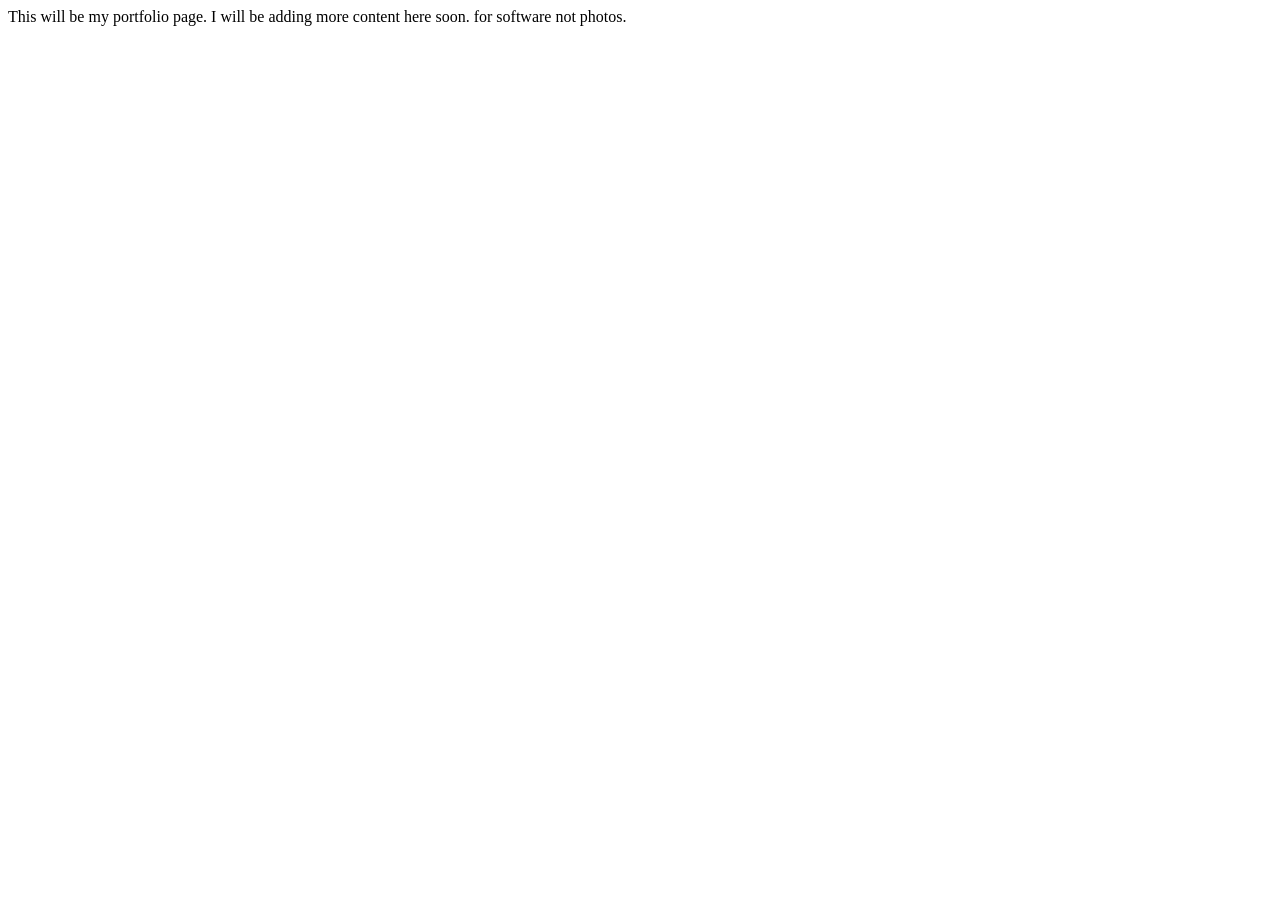
==== code/index.html @ ff028ea4 "Create index.html for portfolio Added basic HTML structure for portfolio page." ====
<!DOCTYPE html>
<html lang="en">
<head> 
  <title> Mira's portfolio </title>
    <meta charset="UTF-8">
    <meta name="viewport" content="width=device-width, initial-scale=1.0">
    <title>portfolio</title>
</head>
<body>
This will be my portfolio page. I will be adding more content here soon. for software not photos.
</body>
</html>
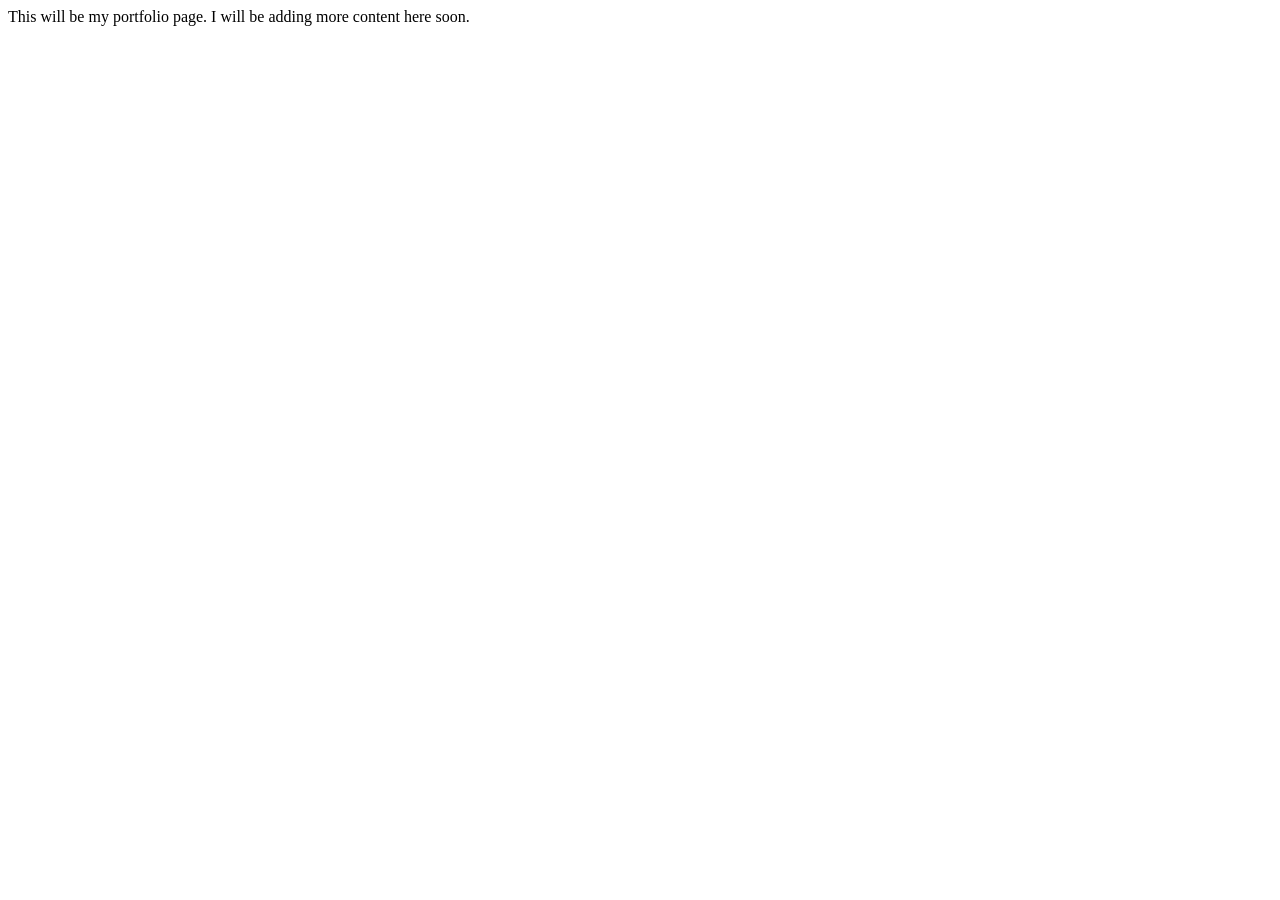
==== commit f1cac057: "Update portfolio page content" ====
--- a/code/index.html
+++ b/code/index.html
@@ -1,12 +1,12 @@
 <!DOCTYPE html>
 <html lang="en">
-<head> 
-  <title> Mira's portfolio </title>
+<head>
+    <title> Mira's portfolio</title>
     <meta charset="UTF-8">
     <meta name="viewport" content="width=device-width, initial-scale=1.0">
     <title>portfolio</title>
 </head>
 <body>
-This will be my portfolio page. I will be adding more content here soon. for software not photos.
+This will be my portfolio page. I will be adding more content here soon. 
 </body>
 </html>
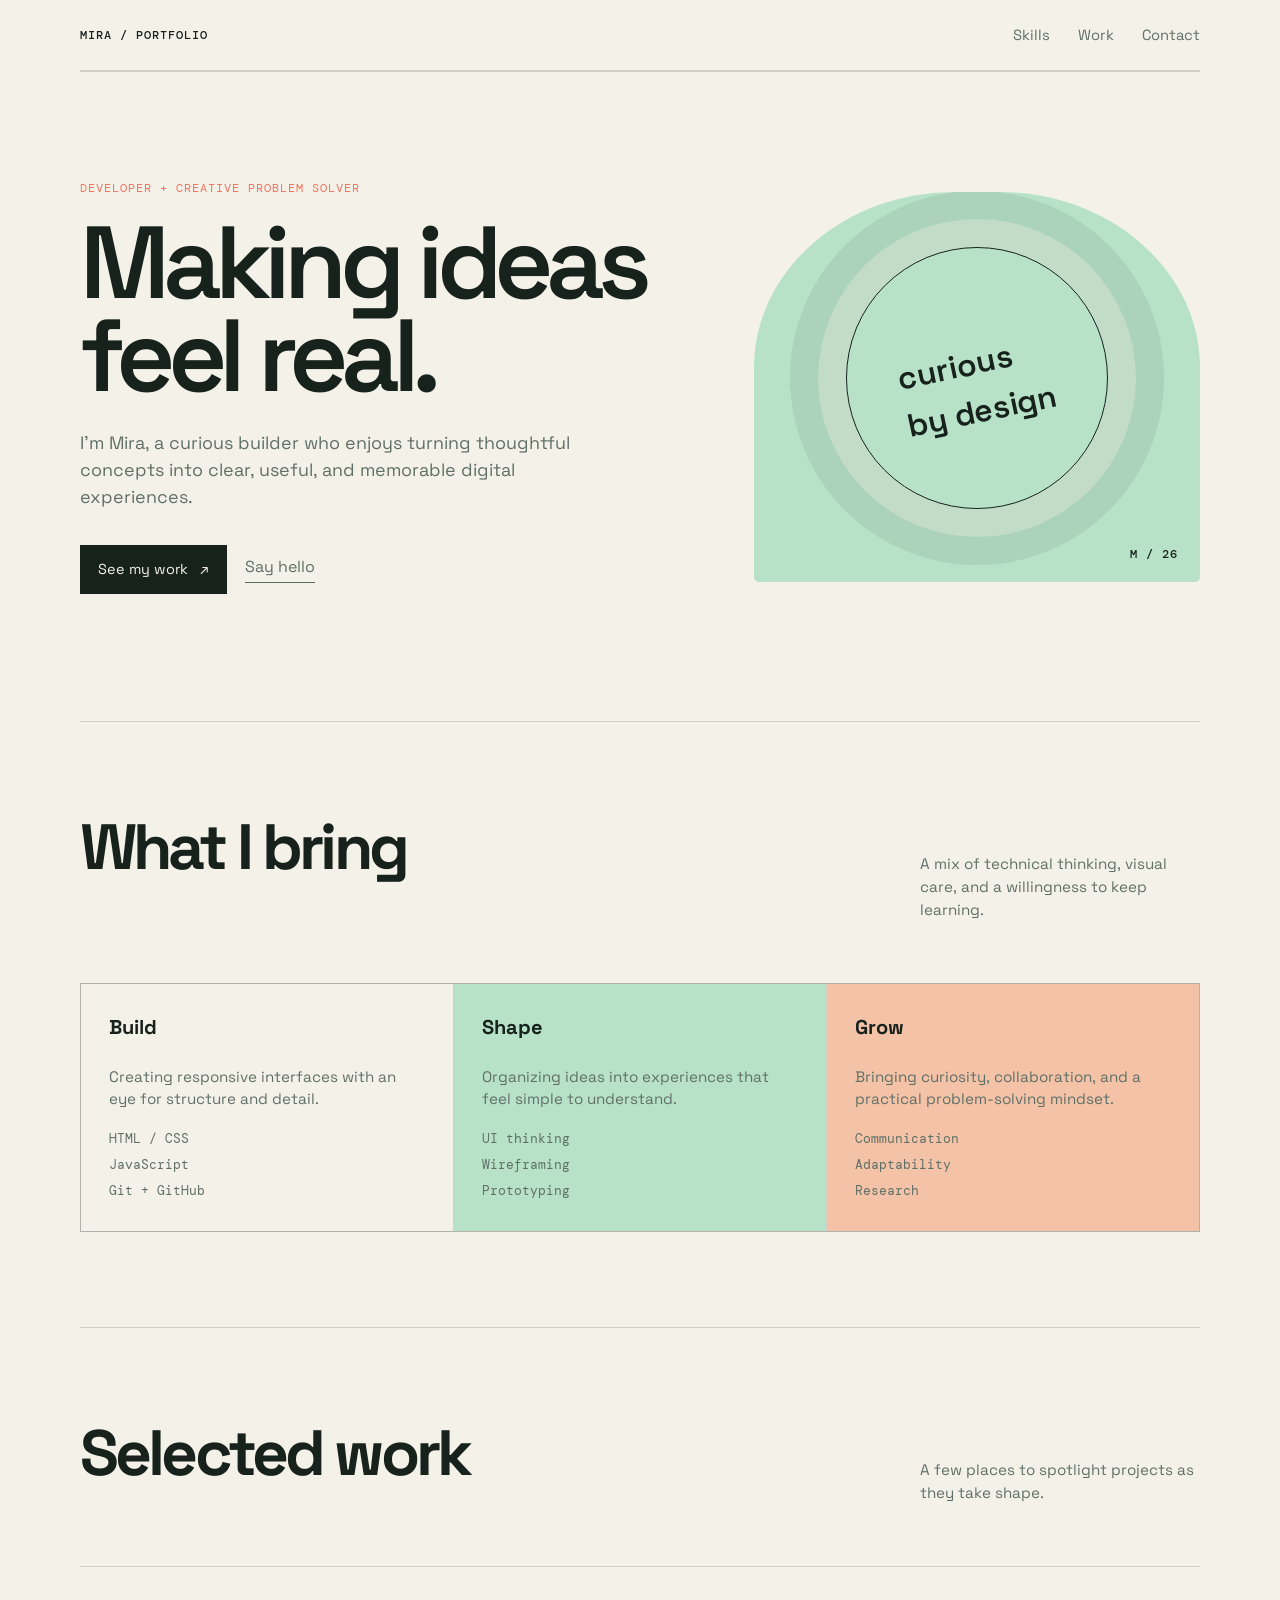
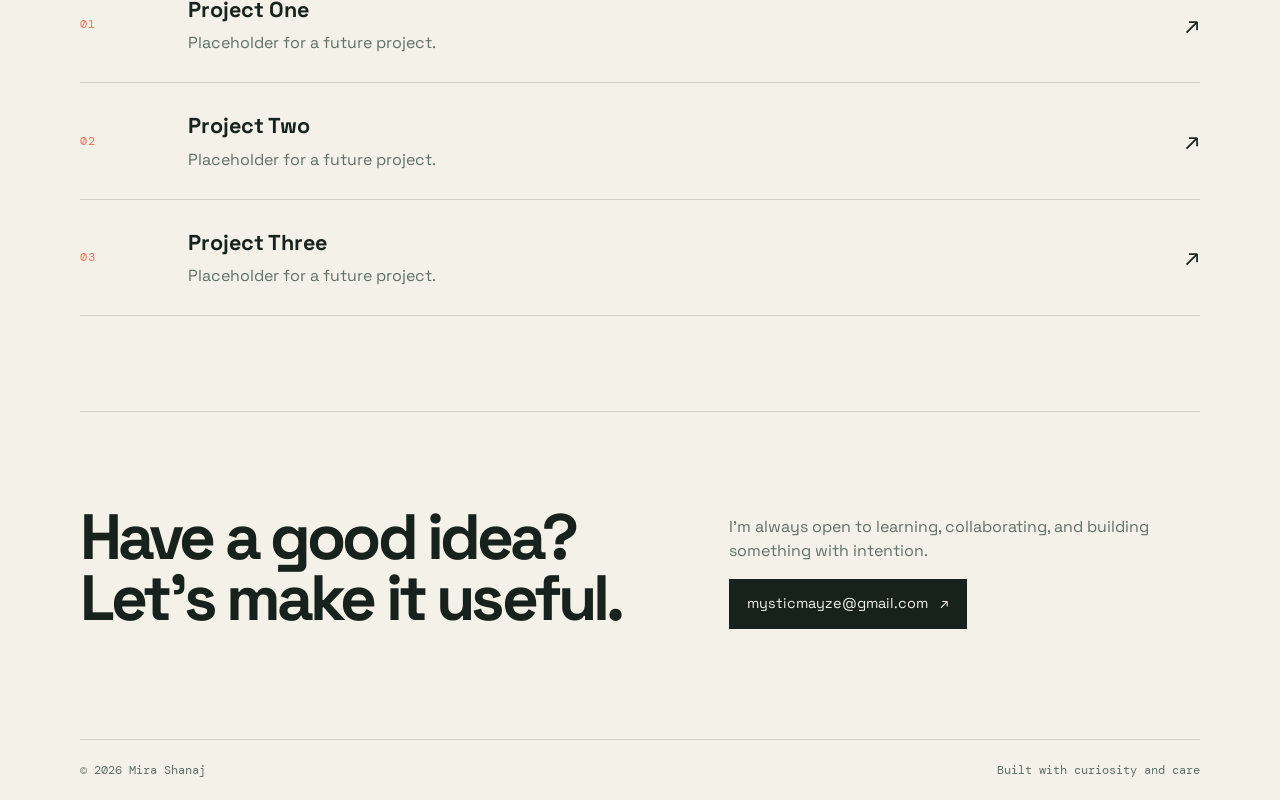
==== commit 3d55db5f: "Update index.html" ====
--- a/code/index.html
+++ b/code/index.html
@@ -1,12 +1,253 @@
 <!DOCTYPE html>
 <html lang="en">
 <head>
-    <title> Mira's portfolio</title>
     <meta charset="UTF-8">
     <meta name="viewport" content="width=device-width, initial-scale=1.0">
-    <title>portfolio</title>
+    <meta name="description" content="Mira Shanaj's portfolio: a curious developer building useful digital experiences.">
+    <title>Mira Shanaj | Developer Portfolio</title>
+    <style>
+        @import url('https://fonts.googleapis.com/css2?family=DM+Mono:wght@400;500&family=Space+Grotesk:wght@400;500;600;700&display=swap');
+
+        :root {
+            --ink: #17221d;
+            --muted: #607067;
+            --paper: #f4f1e9;
+            --mint: #b8e2c8;
+            --coral: #ef755f;
+            --line: rgba(23, 34, 29, 0.16);
+        }
+
+        * { box-sizing: border-box; }
+
+        html { scroll-behavior: smooth; }
+
+        body {
+            margin: 0;
+            color: var(--ink);
+            background: var(--paper);
+            font-family: 'Space Grotesk', sans-serif;
+            line-height: 1.5;
+        }
+
+        a { color: inherit; text-decoration: none; }
+
+        .shell { width: min(1120px, calc(100% - 40px)); margin: 0 auto; }
+
+        header {
+            display: flex;
+            align-items: center;
+            justify-content: space-between;
+            padding: 24px 0;
+            border-bottom: 1px solid var(--line);
+        }
+
+        .mark, .eyebrow, .project-number {
+            font-family: 'DM Mono', monospace;
+            font-size: 0.78rem;
+            letter-spacing: 0.08em;
+            text-transform: uppercase;
+        }
+
+        .mark { font-weight: 500; }
+
+        nav { display: flex; gap: 28px; color: var(--muted); font-size: 0.92rem; }
+        nav a:hover { color: var(--coral); }
+
+        .hero {
+            min-height: 650px;
+            display: grid;
+            grid-template-columns: 1.15fr 0.85fr;
+            align-items: center;
+            gap: 70px;
+            padding: 90px 0 110px;
+        }
+
+        .eyebrow { color: var(--coral); margin: 0 0 18px; }
+
+        h1, h2, h3, p { margin-top: 0; }
+
+        h1 {
+            max-width: 700px;
+            margin-bottom: 28px;
+            font-size: clamp(3.7rem, 8vw, 7.8rem);
+            line-height: 0.91;
+            letter-spacing: -0.07em;
+            font-weight: 600;
+        }
+
+        .hero-copy { max-width: 500px; color: var(--muted); font-size: 1.12rem; }
+
+        .actions { display: flex; align-items: center; gap: 18px; margin-top: 34px; }
+
+        .button {
+            display: inline-flex;
+            align-items: center;
+            gap: 12px;
+            padding: 13px 17px;
+            border: 1px solid var(--ink);
+            background: var(--ink);
+            color: var(--paper);
+            font-size: 0.9rem;
+            transition: transform 180ms ease, background 180ms ease;
+        }
+
+        .button:hover { transform: translateY(-3px); background: var(--coral); border-color: var(--coral); }
+        .text-link { color: var(--muted); border-bottom: 1px solid var(--muted); padding-bottom: 3px; }
+        .text-link:hover { color: var(--coral); border-color: var(--coral); }
+
+        .hero-art {
+            position: relative;
+            min-height: 390px;
+            background: var(--mint);
+            overflow: hidden;
+            border-radius: 45% 45% 5px 5px;
+        }
+
+        .hero-art::before {
+            content: '';
+            position: absolute;
+            width: 260px;
+            height: 260px;
+            top: 55px;
+            left: 50%;
+            transform: translateX(-50%);
+            border: 1px solid var(--ink);
+            border-radius: 50%;
+            box-shadow: 0 0 0 28px rgba(244, 241, 233, 0.3), 0 0 0 56px rgba(23, 34, 29, 0.08);
+        }
+
+        .hero-art::after {
+            content: 'M / 26';
+            position: absolute;
+            right: 22px;
+            bottom: 20px;
+            font: 500 0.78rem 'DM Mono', monospace;
+            letter-spacing: 0.08em;
+        }
+
+        .orbit-label { position: absolute; top: 50%; left: 50%; transform: translate(-50%, -50%) rotate(-12deg); font-size: 2rem; font-weight: 600; }
+
+        section { padding: 95px 0; border-top: 1px solid var(--line); }
+
+        .section-heading { display: flex; justify-content: space-between; align-items: baseline; margin-bottom: 46px; }
+        h2 { font-size: clamp(2.3rem, 5vw, 4.4rem); line-height: 0.95; letter-spacing: -0.06em; margin-bottom: 0; }
+        .section-note { max-width: 280px; color: var(--muted); font-size: 0.95rem; }
+
+        .skills { display: grid; grid-template-columns: repeat(3, 1fr); gap: 1px; background: var(--line); border: 1px solid var(--line); }
+        .skill { min-height: 200px; padding: 28px; background: var(--paper); }
+        .skill:nth-child(2) { background: var(--mint); }
+        .skill:nth-child(3) { background: #f3c2a7; }
+        .skill h3 { font-size: 1.25rem; margin-bottom: 24px; }
+        .skill p { color: var(--muted); font-size: 0.95rem; }
+        .skill ul { list-style: none; margin: 0; padding: 0; color: var(--muted); font: 0.8rem 'DM Mono', monospace; line-height: 2; }
+
+        .projects { display: grid; gap: 0; }
+        .project { display: grid; grid-template-columns: 80px 1fr 120px; gap: 28px; align-items: center; padding: 27px 0; border-bottom: 1px solid var(--line); }
+        .project:first-child { border-top: 1px solid var(--line); }
+        .project-number { color: var(--coral); }
+        .project h3 { margin: 0 0 5px; font-size: 1.35rem; }
+        .project p { margin: 0; color: var(--muted); }
+        .project-arrow { justify-self: end; font-size: 1.5rem; transition: transform 180ms ease; }
+        .project:hover .project-arrow { transform: translate(5px, -5px); color: var(--coral); }
+
+        .contact { display: grid; grid-template-columns: 1fr 0.8fr; gap: 60px; align-items: end; padding-bottom: 110px; }
+        .contact h2 { max-width: 650px; }
+        .contact-copy { color: var(--muted); }
+        footer { display: flex; justify-content: space-between; gap: 20px; padding: 22px 0; border-top: 1px solid var(--line); color: var(--muted); font: 0.75rem 'DM Mono', monospace; }
+
+        @media (max-width: 760px) {
+            .shell { width: min(100% - 28px, 560px); }
+            header { padding: 18px 0; }
+            nav { gap: 14px; font-size: 0.8rem; }
+            .hero { display: flex; flex-direction: column; align-items: stretch; gap: 48px; padding: 70px 0 80px; }
+            h1 { font-size: clamp(3.6rem, 18vw, 6rem); }
+            .hero-art { min-height: 280px; }
+            section { padding: 70px 0; }
+            .section-heading, .contact { display: block; }
+            .section-note { margin-top: 18px; }
+            .skills { grid-template-columns: 1fr; }
+            .skill { min-height: auto; }
+            .project { grid-template-columns: 42px 1fr 25px; gap: 12px; }
+            .project p { font-size: 0.88rem; }
+            .contact-copy { margin: 22px 0 30px; }
+            footer { display: block; }
+            footer span { display: block; margin-top: 8px; }
+        }
+    </style>
 </head>
 <body>
-This will be my portfolio page. I will be adding more content here soon. 
+    <div class="shell">
+        <header>
+            <a class="mark" href="#top">Mira / portfolio</a>
+            <nav aria-label="Main navigation">
+                <a href="#skills">Skills</a>
+                <a href="#work">Work</a>
+                <a href="#contact">Contact</a>
+            </nav>
+        </header>
+
+        <main id="top">
+            <section class="hero">
+                <div>
+                    <p class="eyebrow">Developer + creative problem solver</p>
+                    <h1>Making ideas feel real.</h1>
+                    <p class="hero-copy">I’m Mira, a curious builder who enjoys turning thoughtful concepts into clear, useful, and memorable digital experiences.</p>
+                    <div class="actions">
+                        <a class="button" href="#work">See my work <span aria-hidden="true">↗</span></a>
+                        <a class="text-link" href="mailto:mysticmayze@gmail.com">Say hello</a>
+                    </div>
+                </div>
+                <div class="hero-art" aria-label="Abstract graphic with the letter M">
+                    <div class="orbit-label">curious<br>by design</div>
+                </div>
+            </section>
+
+            <section id="skills">
+                <div class="section-heading">
+                    <h2>What I bring</h2>
+                    <p class="section-note">A mix of technical thinking, visual care, and a willingness to keep learning.</p>
+                </div>
+                <div class="skills">
+                    <article class="skill">
+                        <h3>Build</h3>
+                        <p>Creating responsive interfaces with an eye for structure and detail.</p>
+                        <ul><li>HTML / CSS</li><li>JavaScript</li><li>Git + GitHub</li></ul>
+                    </article>
+                    <article class="skill">
+                        <h3>Shape</h3>
+                        <p>Organizing ideas into experiences that feel simple to understand.</p>
+                        <ul><li>UI thinking</li><li>Wireframing</li><li>Prototyping</li></ul>
+                    </article>
+                    <article class="skill">
+                        <h3>Grow</h3>
+                        <p>Bringing curiosity, collaboration, and a practical problem-solving mindset.</p>
+                        <ul><li>Communication</li><li>Adaptability</li><li>Research</li></ul>
+                    </article>
+                </div>
+            </section>
+
+            <section id="work">
+                <div class="section-heading">
+                    <h2>Selected work</h2>
+                    <p class="section-note">A few places to spotlight projects as they take shape.</p>
+                </div>
+                <div class="projects">
+                    <a class="project" href="#contact"><span class="project-number">01</span><span><h3>Project One</h3><p>Placeholder for a future project.</p></span><span class="project-arrow" aria-hidden="true">↗</span></a>
+                    <a class="project" href="#contact"><span class="project-number">02</span><span><h3>Project Two</h3><p>Placeholder for a future project.</p></span><span class="project-arrow" aria-hidden="true">↗</span></a>
+                    <a class="project" href="#contact"><span class="project-number">03</span><span><h3>Project Three</h3><p>Placeholder for a future project.</p></span><span class="project-arrow" aria-hidden="true">↗</span></a>
+                </div>
+            </section>
+
+            <section class="contact" id="contact">
+                <h2>Have a good idea?<br>Let’s make it useful.</h2>
+                <div>
+                    <p class="contact-copy">I’m always open to learning, collaborating, and building something with intention.</p>
+                    <a class="button" href="mailto:mysticmayze@gmail.com">mysticmayze@gmail.com <span aria-hidden="true">↗</span></a>
+                </div>
+            </section>
+        </main>
+
+        <footer><span>© 2026 Mira Shanaj</span><span>Built with curiosity and care</span></footer>
+    </div>
 </body>
 </html>
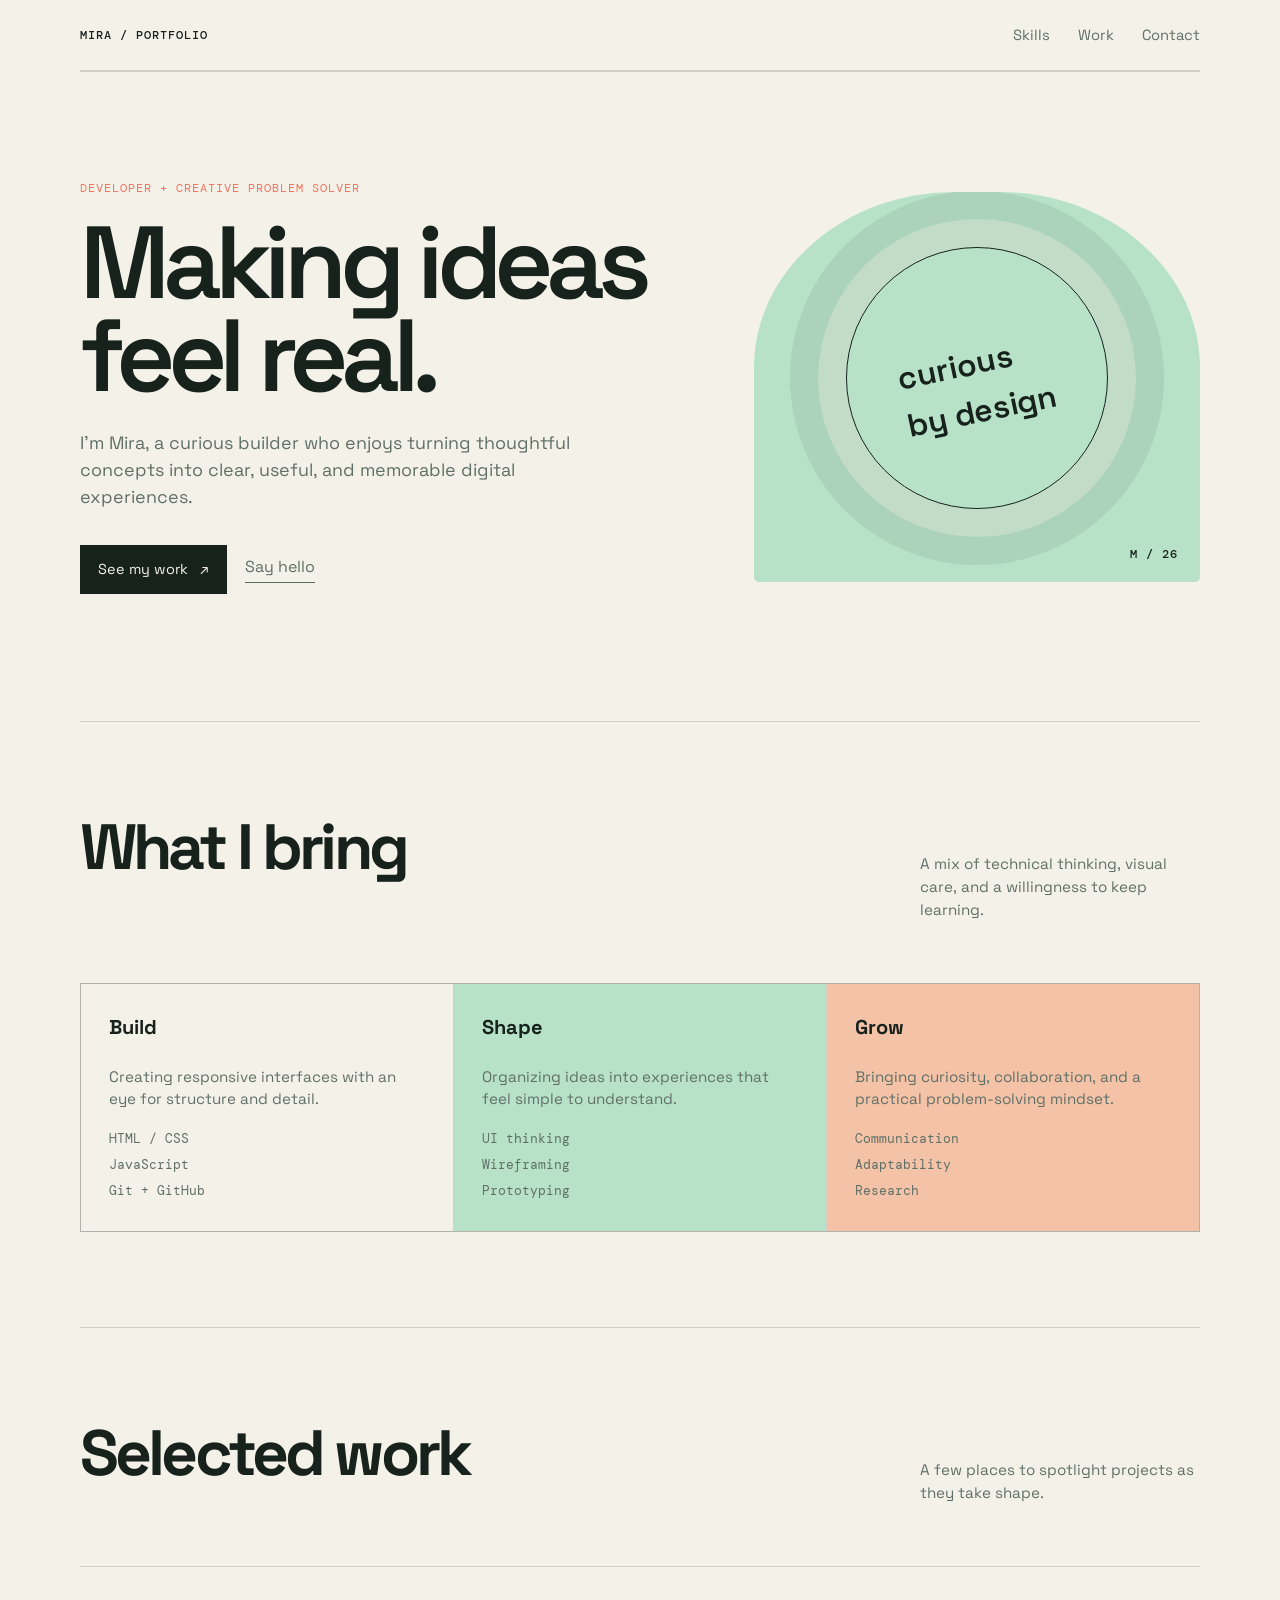
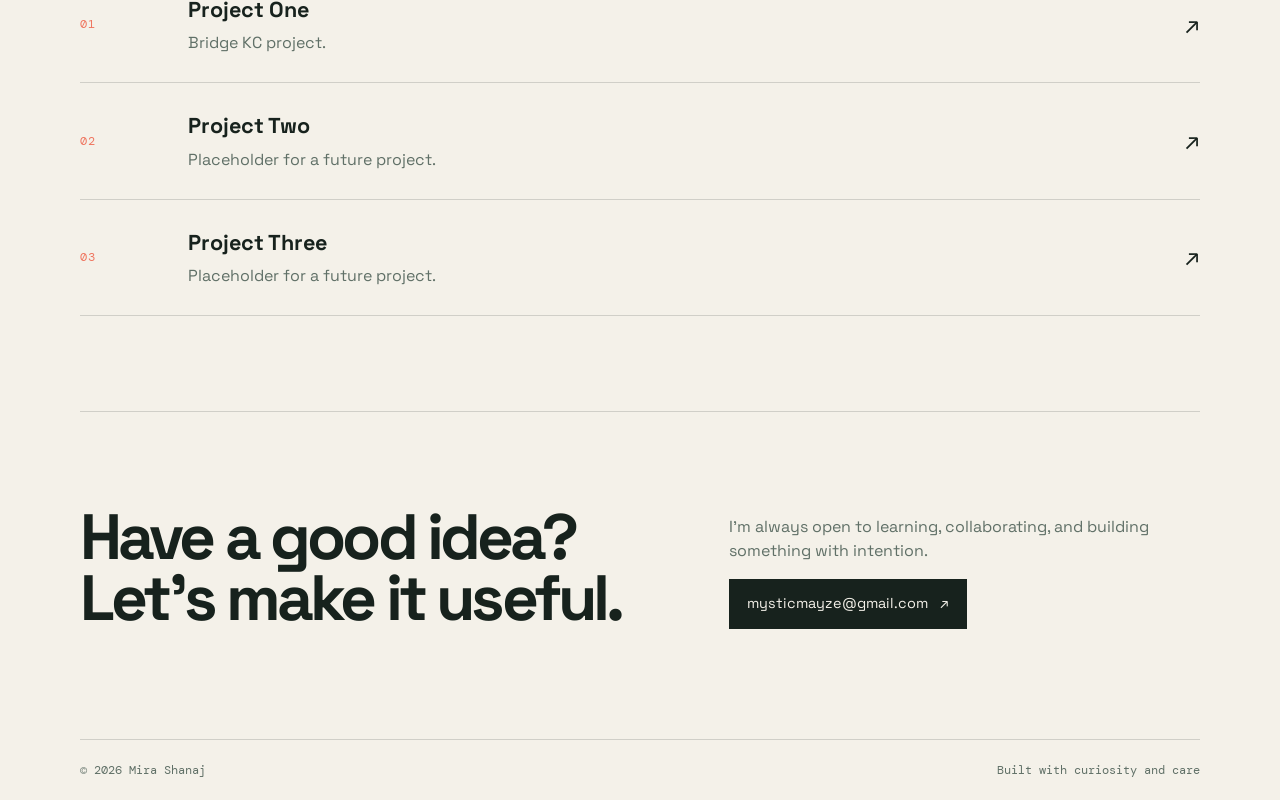
==== commit e5027550: "Revert "Add BITBOUND pixel styling" This reverts commit 67c38b4f0cefd999de7adc64b8f4826a920ceb21." ====
--- a/code/index.html
+++ b/code/index.html
@@ -232,7 +232,7 @@
                     <p class="section-note">A few places to spotlight projects as they take shape.</p>
                 </div>
                 <div class="projects">
-                    <a class="project" href="#contact"><span class="project-number">01</span><span><h3>Project One</h3><p>Placeholder for a future project.</p></span><span class="project-arrow" aria-hidden="true">↗</span></a>
+                    <a class="project" href="https://mirathemystical.github.io/brigde-kc-/" target="_blank" rel="noopener noreferrer"><span class="project-number">01</span><span><h3>Project One</h3><p>Bridge KC project.</p></span><span class="project-arrow" aria-hidden="true">↗</span></a>
                     <a class="project" href="#contact"><span class="project-number">02</span><span><h3>Project Two</h3><p>Placeholder for a future project.</p></span><span class="project-arrow" aria-hidden="true">↗</span></a>
                     <a class="project" href="#contact"><span class="project-number">03</span><span><h3>Project Three</h3><p>Placeholder for a future project.</p></span><span class="project-arrow" aria-hidden="true">↗</span></a>
                 </div>
